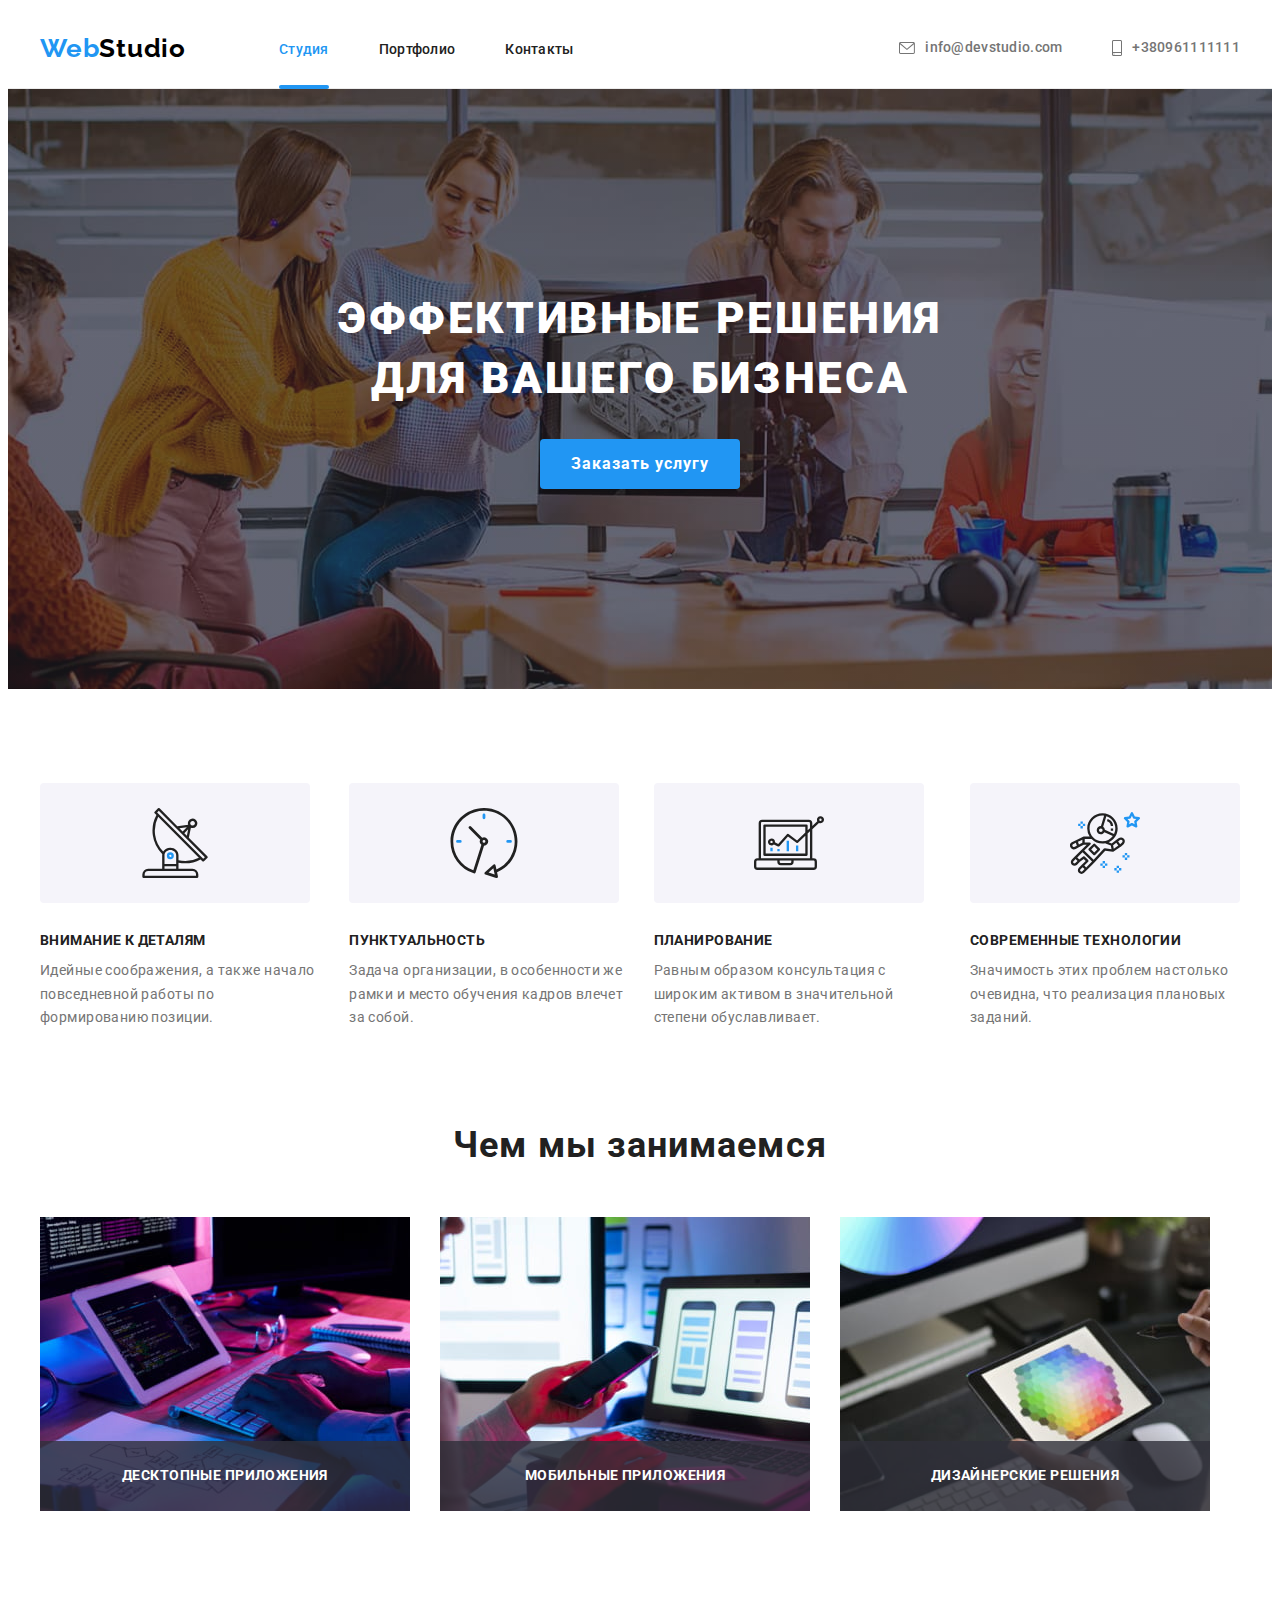
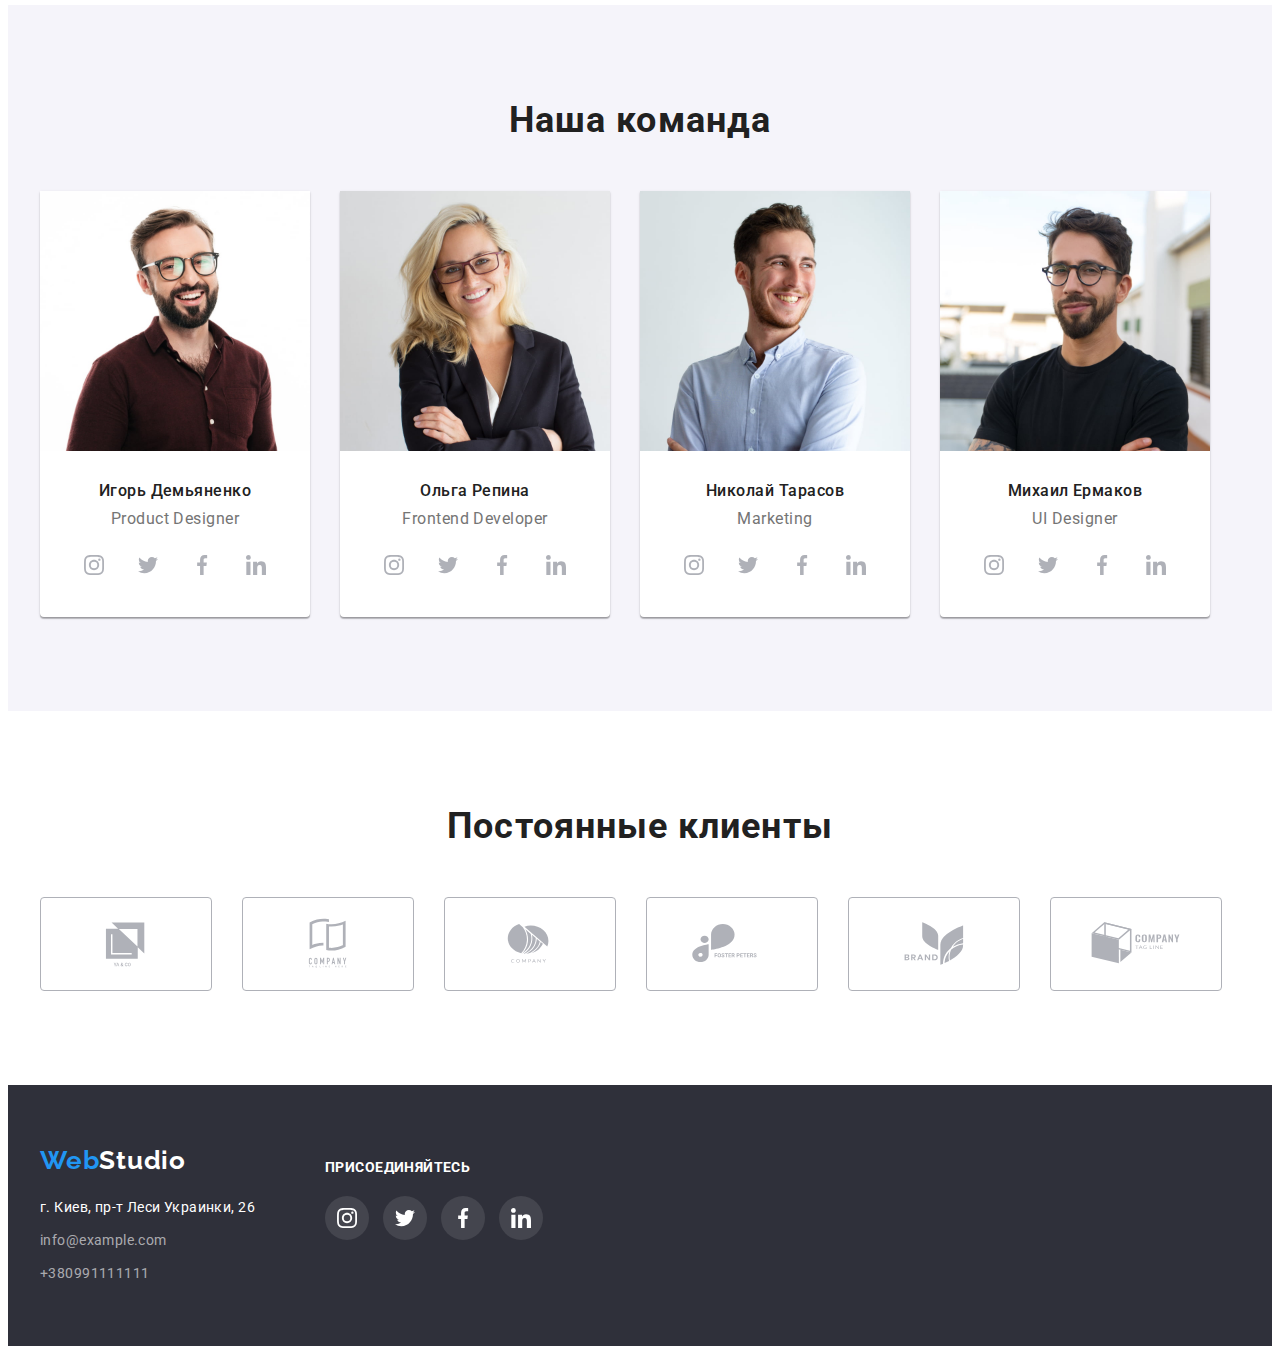
==== index.html @ 0e15fdae "add modal" ====
<!DOCTYPE html>
<html lang="ru">

<head>
    <meta charset="UTF-8" />
    <meta http-equiv="X-UA-Compatible" content="IE=edge" />
    <meta name="viewport" content="width=device-width, initial-scale=1.0" />
    <title>WebStudio</title>
    <link
        href="https://fonts.googleapis.com/css2?family=Raleway:wght@700&family=Roboto:wght@400;500;700;900&display=swap"
        rel="stylesheet">
    <link rel="stylesheet" href="https://cdnjs.cloudflare.com/ajax/libs/modern-normalize/1.1.0/modern-normalize.min.css"
        integrity="sha512-wpPYUAdjBVSE4KJnH1VR1HeZfpl1ub8YT/NKx4PuQ5NmX2tKuGu6U/JRp5y+Y8XG2tV+wKQpNHVUX03MfMFn9Q=="
        crossorigin="anonymous" referrerpolicy="no-referrer" />
    <link rel="stylesheet" href="./css/styles.css">
</head>

<body class="body">
    <header class="header">
        <div class="container">
            <nav class="site-nav">
                <a href="index.html" class="logo">Web<span>Studio</span></a>
                <ul class="nav">
                    <li class="item"><a href="index.html" class="nav-link link current">Студия</a></li>
                    <li class="item"><a href="portfolio.html" class="nav-link link">Портфолио</a></li>
                    <li class="item"><a href="" class="nav-link link">Контакты</a></li>
                </ul>
            </nav>
            <ul class="auth">
                <li class="item">
                    <a href="mailto:info@devstudio.com" class="auth-header-link link">
                        <svg class="auth-icon" width="16" height="12">
                            <use href="./images/svg/icons.svg#icon-envelope"></use>
                        </svg>info@devstudio.com
                    </a>
                </li>
                <li class="item"><a href="tel:+380961111111" class="auth-header-link link">
                        <svg class="auth-icon" width="10" height="16">
                            <use href="./images/svg/icons.svg#icon-smartphone"></use>
                        </svg>+380961111111</a></li>
            </ul>
        </div>
    </header>
    <main class="main">
        <section class="hero">
            <div class="container">
                <h1 class="hero-title title">Эффективные решения <br />для вашего бизнеса</h1>
                <button data-modal-open class="hero-button btn button" type="button">Заказать услугу</button>
            </div>
        </section>
        <section class="features">
            <div class="container">
                <h2 class="element-invisible">Наши преимущества</h2>
                <ul class="feature-list">
                    <li class="title">
                        <div class="thumb">
                            <svg class="features-icon" width="70" height="70">
                                <use href=".//images/svg/icons.svg#icon-antenna-1"></use>
                            </svg>
                        </div>
                        <h3 class="feature-title">Внимание к деталям</h3>
                        <p class="feature-text">
                            Идейные соображения, а также начало повседневной работы по
                            формированию позиции.
                        </p>
                    </li>
                    <li class="title">
                        <div class="thumb">
                            <svg class="features-icon" width="70" height="70">
                                <use href=".//images/svg/icons.svg#icon-clock-1"></use>
                            </svg>
                        </div>
                        <h3 class="feature-title">Пунктуальность</h3>
                        <p class="feature-text">
                            Задача организации, в особенности же рамки и место обучения кадров
                            влечет за собой.
                        </p>
                    </li>
                    <li class="title">
                        <div class="thumb">
                            <svg class="features-icon" width="70" height="70">
                                <use href=".//images/svg/icons.svg#icon-diagram-1"></use>
                            </svg>
                        </div>
                        <h3 class="feature-title">Планирование</h3>
                        <p class="feature-text">
                            Равным образом консультация с широким активом в значительной
                            степени обуславливает.
                        </p>
                    </li>
                    <li class="title">
                        <div class="thumb">
                            <svg class="features-icon" width="70" height="70">
                                <use href=".//images/svg/icons.svg#icon-astronaut-1"></use>
                            </svg>
                        </div>
                        <h3 class="feature-title">Современные технологии</h3>
                        <p class="feature-text">
                            Значимость этих проблем настолько очевидна, что реализация
                            плановых заданий.
                        </p>
                    </li>
                </ul>
            </div>
        </section>
        <section class="work">
            <div class="container">
                <h2 class="work-title">Чем мы занимаемся</h2>
                <ul class="work-list">
                    <li class="title-item">
                        <div class="thumb-work">
                            <img src="./images/ourwork/keyboard.jpg" alt="keyboard" width="370" height="294" />
                            <p class="description-work-text">Десктопные приложения</p>
                        </div>
                    </li>
                    <li class="title-item">
                        <div class="thumb-work">
                            <img src="./images/ourwork/phone.jpg" alt="keyboard" width="370" height="294" />
                            <p class="description-work-text">Мобильные приложения</p>
                        </div>
                    </li>
                    <li class="title-item">
                        <div class="thumb-work">
                            <img src="./images/ourwork/tablet.jpg" alt="keyboard" width="370" height="294" />
                            <p class="description-work-text">Дизайнерские решения</p>
                        </div>
                    </li>
                </ul>
            </div>
        </section>
        <section class="team">
            <div class="container">
                <h2 class="team-title title">Наша команда</h2>
                <ul class="team-list">
                    <li class="team-item">
                        <img src="./images/ourteam/igor.jpg" alt="igor" width="270" height="260" />
                        <div class="description-team">
                            <p class="pre-team-text">Игорь Демьяненко</p>
                            <p class="post-team-text">Product Designer</p>
                            <ul class="social-list">
                                <li class="social-item"><a href="" class="social-item-link">
                                        <svg class="social-item-icon" width="20" height="20">
                                            <use href=".//images/svg/icons.svg#icon-instagram-2"></use>
                                        </svg>
                                    </a>
                                </li>
                                <li class="social-item">
                                    <a href="" class="social-item-link">
                                        <svg class="social-item-icon" width="20" height="20">
                                            <use href=".//images/svg/icons.svg#icon-twitter-1"></use>
                                        </svg>
                                    </a>
                                </li>
                                <li class="social-item"><a href="" class="social-item-link">
                                        <svg class="social-item-icon" width="20" height="20">
                                            <use href=".//images/svg/icons.svg#icon-facebook-1"></use>
                                        </svg>
                                    </a></li>
                                <li class="social-item"><a href="" class="social-item-link">
                                        <svg class="social-item-icon" width="20" height="20">
                                            <use href=".//images/svg/icons.svg#icon-linkedin-1"></use>
                                        </svg>
                                    </a></li>
                            </ul>
                        </div>
                    </li>
                    <li class="team-item">
                        <img src="./images/ourteam/olga.jpg" alt="olga" width="270" height="260">
                        <div class="description-team">
                            <p class="pre-team-text">Ольга Репина</p>
                            <p class="post-team-text">Frontend Developer</p>
                            <ul class="social-list">
                                <li class="social-item"><a href="" class="social-item-link">
                                        <svg class="social-item-icon" width="20" height="20">
                                            <use href=".//images/svg/icons.svg#icon-instagram-2"></use>
                                        </svg>
                                    </a>
                                </li>
                                <li class="social-item">
                                    <a href="" class="social-item-link">
                                        <svg class="social-item-icon" width="20" height="20">
                                            <use href=".//images/svg/icons.svg#icon-twitter-1"></use>
                                        </svg>
                                    </a>
                                </li>
                                <li class="social-item"><a href="" class="social-item-link">
                                        <svg class="social-item-icon" width="20" height="20">
                                            <use href=".//images/svg/icons.svg#icon-facebook-1"></use>
                                        </svg>
                                    </a></li>
                                <li class="social-item"><a href="" class="social-item-link">
                                        <svg class="social-item-icon" width="20" height="20">
                                            <use href=".//images/svg/icons.svg#icon-linkedin-1"></use>
                                        </svg>
                                    </a></li>
                            </ul>
                        </div>
                    </li>
                    <li class="team-item">
                        <img src="./images/ourteam/nik.jpg" alt="nikolai" width="270" height="260" />
                        <div class="description-team">
                            <p class="pre-team-text">Николай Тарасов</p>
                            <p class="post-team-text">Marketing</p>
                            <ul class="social-list">
                                <li class="social-item"><a href="" class="social-item-link">
                                        <svg class="social-item-icon" width="20" height="20">
                                            <use href=".//images/svg/icons.svg#icon-instagram-2"></use>
                                        </svg>
                                    </a>
                                </li>
                                <li class="social-item">
                                    <a href="" class="social-item-link">
                                        <svg class="social-item-icon" width="20" height="20">
                                            <use href=".//images/svg/icons.svg#icon-twitter-1"></use>
                                        </svg>
                                    </a>
                                </li>
                                <li class="social-item"><a href="" class="social-item-link">
                                        <svg class="social-item-icon" width="20" height="20">
                                            <use href=".//images/svg/icons.svg#icon-facebook-1"></use>
                                        </svg>
                                    </a></li>
                                <li class="social-item"><a href="" class="social-item-link">
                                        <svg class="social-item-icon" width="20" height="20">
                                            <use href=".//images/svg/icons.svg#icon-linkedin-1"></use>
                                        </svg>
                                    </a></li>
                            </ul>
                        </div>
                    </li>
                    <li class="team-item">
                        <img src="./images/ourteam/mich.jpg" alt="michail" width="270" height="260" />
                        <div class="description-team">
                            <p class="pre-team-text">Михаил Ермаков</p>
                            <p class="post-team-text">UI Designer</p>
                            <ul class="social-list">
                                <li class="social-item"><a href="" class="social-item-link">
                                        <svg class="social-item-icon" width="20" height="20">
                                            <use href=".//images/svg/icons.svg#icon-instagram-2"></use>
                                        </svg>
                                    </a>
                                </li>
                                <li class="social-item">
                                    <a href="" class="social-item-link">
                                        <svg class="social-item-icon" width="20" height="20">
                                            <use href=".//images/svg/icons.svg#icon-twitter-1"></use>
                                        </svg>
                                    </a>
                                </li>
                                <li class="social-item"><a href="" class="social-item-link">
                                        <svg class="social-item-icon" width="20" height="20">
                                            <use href=".//images/svg/icons.svg#icon-facebook-1"></use>
                                        </svg>
                                    </a></li>
                                <li class="social-item"><a href="" class="social-item-link">
                                        <svg class="social-item-icon" width="20" height="20">
                                            <use href=".//images/svg/icons.svg#icon-linkedin-1"></use>
                                        </svg>
                                    </a></li>
                            </ul>
                        </div>
                    </li>
                </ul>
            </div>
        </section>
        <section class="client">
            <div class="container">
                <h2 class="client-title">
                    Постоянные клиенты
                </h2>
                <ul class="clients-list">
                    <li class="client-item"><a href="" class="client-item-link">
                            <svg class="clients-icon" width="100" height="60">
                                <use href=".//images/svg/icons.svg#icon-Logo"></use>
                            </svg>
                        </a></li>
                    <li class="client-item"><a href="" class="client-item-link">
                            <svg class="clients-icon" width="100" height="60">
                                <use href=".//images/svg/icons.svg#icon-Logo-1"></use>
                            </svg>
                        </a></li>
                    <li class="client-item"><a href="" class="client-item-link">
                            <svg class="clients-icon" width="100" height="60">
                                <use href=".//images/svg/icons.svg#icon-Logo-2"></use>
                            </svg>
                        </a></li>
                    <li class="client-item"><a href="" class="client-item-link">
                            <svg class="clients-icon" width="100" height="60">
                                <use href=".//images/svg/icons.svg#icon-Logo-3"></use>
                            </svg>
                        </a></li>
                    <li class="client-item"><a href="" class="client-item-link">
                            <svg class="clients-icon" width="100" height="60">
                                <use href=".//images/svg/icons.svg#icon-Logo-4"></use>
                            </svg>
                        </a></li>
                    <li class="client-item"><a href="" class="client-item-link">
                            <svg class="clients-icon" width="100" height="60">
                                <use href=".//images/svg/icons.svg#icon-Logo-5"></use>
                            </svg>
                        </a></li>
                </ul>
            </div>
        </section>
    </main>
    <footer class="footer">
        <div class="container footer-cont">
            <div class="footer-nav">
                <a href="index.html" class="logo footer-logo-link">Web<span class="footer-logo">Studio</span></a>
                <address class="adress">г. Киев, пр-т Леси Украинки, 26</address>
                <ul class="footer-nav">
                    <li><a href="mailto:info@example.com" class="auth-footer-link link">info@example.com</a></li>
                    <li><a href="tel:+380991111111" class="auth-footer-link link">+380991111111</a></li>
                </ul>
            </div>
            <div class="footer-links">
                <h3 class="footer-title">присоединяйтесь</h3>
                <ul class="footer-list-links">
                    <li class="footer-list-items"><a href="" class="footer-social-link"><svg class="footer-item-icon"
                                width="20" height="20">
                                <use href=".//images/svg/icons.svg#icon-instagram-2"></use>
                            </svg></a></li>
                    <li class="footer-list-items"><a href="" class="footer-social-link"><svg class="footer-item-icon"
                                width="20" height="20">
                                <use href=".//images/svg/icons.svg#icon-twitter-1"></use>
                            </svg></a></li>
                    <li class="footer-list-items"><a href="" class="footer-social-link"><svg class="footer-item-icon"
                                width="20" height="20">
                                <use href=".//images/svg/icons.svg#icon-facebook-1"></use>
                            </svg></a></li>
                    <li class="footer-list-items"><a href="" class="footer-social-link"><svg class="footer-item-icon"
                                width="20" height="20">
                                <use href=".//images/svg/icons.svg#icon-linkedin-1"></use>
                            </svg></a></li>
                </ul>
            </div>
        </div>
    </footer>
    <div data-modal class="backdrop is-hidden">
        <div class="modal">
            <svg data-modal-close class="modal-icon" width="18" height="18">
                <use href=".//images/svg/icons.svg#icon-close-cross"></use>
            </svg>
        </div>
    </div>
    <script src="./js/modal.js"></script>
</body>

</html>
---- css/styles.css ----
/* -------------------------------ROOTS-------------------------------- */
:root{
    --main-text-color:#212121;
    --secondary-color:#757575;
    --white-page-color:#FFFFFF;
    --accent:#2196F3;
    --main-bgc:#FFFFFF;
    --secondary-bgc:#E5E5E5;
    --span-black:#000000;
    --footer-nav:rgba(255, 255, 255, 0.6);
    --typical-margin: 30px;
    --svg-main: #AFB1B8;

}
p,h1,h2,h3,h4,h5,h6{
    margin: 0;
}
body{
    font-family: Roboto, sans-serif;
    color: var(--white-page-color);
}
.list{
    text-decoration: none;
}
ul{
    list-style: none;
    padding-left: 0%;
    margin: 0%;
}
a{
    text-decoration: none;
}
.button {
    cursor: pointer;
}
/* -------------------------------HEADER-------------------------- */
.header{
    background-color: var(--main-bgc);
    border-bottom: 1px solid #ECECEC;
}
.header .container{
    display: flex;
    align-items: center;
}
.container{
    width: 1200px;
    padding: 0% 15px;
    margin:  0 auto;
    
}
.nav-link.current{
    color: var(--accent);
}
.nav-link.current::after{
    content: '';
    height: 4px;
    background-color: var(--accent);
    position: absolute;
    bottom: 0;
    width: 100%;
    border-radius: 2px;
    right: 0;
}
.logo{
    font-family: 'Raleway';
    font-weight: 700;
    font-size: 26px;
    line-height: 1.19;
    letter-spacing: 0.03em;
    color: var(--accent);
    text-decoration: none;
}
span{
    color: var(--span-black);
}

.auth-links{
    display: flex;
}
.site-nav{
    display: flex;
    align-items: center;
}
.nav{
    display: flex;
    margin-left: 93px;
    margin-right: auto;
}
.nav .item{
    margin-right: 50px;
}
.nav-link{
    position: relative;
    padding-top: 32px;
    padding-bottom: 32px;
}
.nav .item:last-child{
    margin-right: 0;
}
.nav-link{
    position: relative;
    transition-duration: 250ms;
    transition-timing-function: cubic-bezier(0.4, 0, 0.2, 1);

    font-weight: 500;
    font-size: 14px;
    line-height: 1.14;
    letter-spacing: 0.02em;
    color: var(--main-text-color);
}
.nav-link:hover,
.nav-link:focus{
color: var(--accent);
}
.auth{
    display: flex;
    margin-left: auto;
}
.auth .item + .item{
    margin-left: 50px;
}
.auth-header-link{
    transition-duration: 250ms;
    transition-timing-function: cubic-bezier(0.4, 0, 0.2, 1);

    padding-top: 32px;
    padding-bottom: 32px;
}
.auth-header-link:hover,
.auth-header-link:focus{
    color: var(--accent);
}
.auth-header-link{
    display: flex;
    align-items: center;
    font-weight: 500;
    font-size: 14px;
    line-height: 1.14;
    letter-spacing: 0.02em;
    color: var(--secondary-color);
}
.auth-icon{
    margin-right: 10px;
    fill: currentColor;
}
/* -------------SECTION------------------ */
section{
    padding-top: 94px;
    padding-bottom: 94px;
}
/* ---------------------------HERO------------------------ */
.hero{
    background-image: linear-gradient(rgba(47, 48, 58, 0.4), rgba(47, 48, 58, 0.4)), url(../images/background/Img.jpg);
    background-repeat: no-repeat;
    background-position: center;
    background-size: cover;
    max-width: 1600px;
    padding-top: 200px;
    padding-bottom: 200px;
    background-color: #2F303A;
    text-align: center;
    margin: 0 auto;
}

.hero-title{
    font-weight: 900;
    font-size: 44px;
    line-height: 1.36;
    text-align: center;
    letter-spacing: 0.06em;
    text-transform: uppercase;
    color: var(--white-page-color);
    margin-bottom: var(--typical-margin);
}
.hero-button{
    transition-duration: 250ms;
    transition-timing-function: cubic-bezier(0.4, 0, 0.2, 1);

    border: none;
    width: 200px;
    height: 50px;
    border-radius: 4px;
    font-family: inherit;
    font-weight: 700;
    font-size: 16px;
    line-height: 1.88;
    align-items: center;
    letter-spacing: 0.06em;
    color: var(--white-page-color);
    background-color: var(--accent);
    box-shadow: 0px 4px 4px rgba(0, 0, 0, 0.15);
}
.hero-button:hover,
.hero-button:focus{
    background: #188CE8;
    color: var(--white-page-color);
    box-shadow: 0px 4px 4px rgba(0, 0, 0, 0.15);
}
.element-invisible {
    position: absolute;
    top: -999999em;
    left: auto;
    width: 1px;
    height: 1px;
    overflow: hidden;
}
/* --------------------------------FEATURES---------------------------- */
.thumb{
    align-items: center;
    display: flex;
    margin-bottom: 30px;
    justify-content: center;
    background-color: #F5F4FA;
    border-radius: 4px;
    width: 270px;
    height: 120px;
}
.features-icon{
    display: inline-flex;
}
.feature-title{
    font-weight: 700;
    font-size: 14px;
    line-height: 1.14;
    letter-spacing: 0.03em;
    text-transform: uppercase;
    color: var(--main-text-color);
    margin-bottom: 10px;
}
.feature-text{
    min-width: 270px;
    font-size: 14px;
    line-height: 1.71;
    letter-spacing: 0.03em;
    color: var(--secondary-color);
    
}
.feature-list{
    display: flex;

}
.feature-list .title:nth-child(-n + 3){
    margin-right: 30px;
}
    
/* -------------------------WORK-------------------------------------- */
img{
    display: block;
    max-width: 100%;
    height: auto;
}
.work-title, .team-title, .client-title{
    font-weight: 700;
    font-size: 36px;
    line-height: 1.17;
    text-align: center;
    letter-spacing: 0.03em;
    color: var(--main-text-color);
    margin-bottom: 50px;
}
.thumb-work{
    position: relative;
}
.description-work-text{
    bottom: 0;
    width: 100%;
    position: absolute;
    background: rgba(47, 48, 58, 0.8);
    padding-top: 27px;
    padding-bottom: 27px;
    margin: 0 auto;
    font-weight: 700;
    font-size: 14px;
    line-height: 1.14;
    text-align: center;
    letter-spacing: 0.03em;
    text-transform: uppercase;
    color: var(--white-page-color);
}
.work{
    padding-top: 0;
}
.work-list{
    display: flex;
}
.work-list .title-item:nth-child(-n + 2){
    margin-right: 30px;
}
/* ------------------------------------TEAM------------------------ */
.team{
    background-color: #F5F4FA;
    padding-top: 94px;
}
.team-item{
    background: #FFFFFF;
    box-shadow: 0px 1px 3px rgba(0, 0, 0, 0.12), 0px 1px 1px rgba(0, 0, 0, 0.14), 0px 2px 1px rgba(0, 0, 0, 0.2);
    border-radius: 0px 0px 4px 4px;
}
.pre-team-text{
    
    margin-bottom: 10px;
    font-weight: 500;
    font-size: 16px;
    line-height: 1.19;
    text-align: center;
    letter-spacing: 0.03em;
    color: var(--main-text-color);
}
.post-team-text{
    
    font-size: 16px;
    line-height: 1.10;
    text-align: center;
    letter-spacing: 0.03em;
    color: var(--secondary-color);
}
.team-list{
    display: flex;
}
.team-list .team-item:nth-child(-n + 3){
    margin-right: 30px;
}
.description-team{
    padding: 30px 0;
}
.social-list{
    margin-top: 16px;
    display: flex;
    justify-content: center;
}
.social-item{
    width: 44px;
    height: 44px;
    margin-right: 10px;
}
.social-item:last-child{
    margin-right: 0;
}
.social-item-link{
    transition-duration: 250ms;
    transition-timing-function: cubic-bezier(0.4, 0, 0.2, 1);

    display: flex;
    align-items: center;
    justify-content: center;

    width: 100%;
    height: 100%;
    border-radius: 50%;
    background-color: var(--main-bgc);
    color: var(--svg-main);
}
.social-item-icon {
    fill: currentColor;
}
.social-item-link:hover,
.social-item-link:focus{
    color: var(--main-bgc);
    background-color: var(--accent);
}
/* --------------------------CLIENTS------------- */
.clients-list{
    display: flex;
    margin: 0 auto;
}
.client-item-link{
    transition-duration: 250ms;
    transition-timing-function: cubic-bezier(0.4, 0, 0.2, 1);

    display: flex;
    justify-content: center;
    align-items: center;
    width: 170px;
    height: 92px;
    border: 1px solid #AFB1B8;
    border-radius: 4px;
    margin-right: 30px;
    color: var(--svg-main);
}
.client-item:last-child{
    margin-right: 0;
}
.clients-icon{
    fill: currentColor;
}
.client-item-link:hover,
.client-item-link:focus {
    color: var(--accent);
    border-color: var(--accent);    
}
/* ---------------------------------MODAL------------------ */
.backdrop.is-hidden {
    opacity: 0;
    pointer-events: none;
    visibility: hidden;
    transform: rotate(360deg) scale(0.1) translate(150px);
    transition: 1000ms, visibility 0s 1s;
}
.backdrop {
    transition: 1000ms, transform, visibility 1s 0s;
    transition-duration: 1000ms;
    transition-timing-function: cubic-bezier(0.4, 0, 0.2, 1);
    position: fixed;
    top: 0;
    left: 0;
    width: 100%;
    height: 100%;
    background-color: rgba(0, 0, 0, 0.2);
}
.modal {
    position: absolute;
    top: 50%;
    left: 50%;
    transform: translate(-50%, -50%);
    
    min-width: 528px;
    min-height: 581px;

    background-color: var(--main-bgc);
    box-shadow: 0px 1px 3px rgba(0, 0, 0, 0.12), 0px 1px 1px rgba(0, 0, 0, 0.14), 0px 2px 1px rgba(0, 0, 0, 0.2);
    border-radius: 4px;
}
.modal-icon {
    position: absolute;
    right: 0;
    top: 0;
    margin-top: 17px;
    margin-right: 17px;
}
/* ------------------------------------FOOTER------------------------- */
.footer-logo {
    color: var(--white-page-color);
    max-width: 231px;
}
.footer-logo-link {
    max-width: 231px;
    display: block;
    margin-bottom: 20px;
}
.footer {
    background-color: #2F303A;
    padding-top: 60px;
    padding-bottom: 60px;
}
.adress {
    max-width: 231px;
    font-style: normal;
    font-size: 14px;
    line-height: 1.71; 
    letter-spacing: 0.03em;
    color: var(--white-page-color);
    margin-bottom: 9px;
}
.footer-nav {
    max-width: 231px;
    display: block;
}
.footer-nav li:not(:last-child) {
    margin-bottom: 9px;
}
.auth-footer-link {
    transition-duration: 250ms;
    transition-timing-function: cubic-bezier(0.4, 0, 0.2, 1);

    max-width: 231px;
    display: block;
    font-size: 14px;
    line-height: 1.71;
    letter-spacing: 0.03em;
    color: var(--footer-nav);
}
.auth-footer-link:hover,
.auth-footer-link:focus{
    color: var(--accent);
}
.footer-cont{
    display: flex;
    align-items: flex-start;
}
.footer-social-link{
    transition-duration: 250ms;
    transition-timing-function: cubic-bezier(0.4, 0, 0.2, 1);

    display: flex;
    align-items: center;
    justify-content: center;
    width: 100%;
    height: 100%;
    border-radius: 50%;
    background-color: #44454E;
    color: var(--white-page-color);
}
.footer-social-link:hover,
.footer-social-link:focus{
    background-color: var(--accent);
}
.footer-links{
    padding-top: 12px;
    margin-left: 70px;
    border: none;
    min-width: 206px;
    display: block;
}
.footer-item-icon{
    fill: var(--white-page-color);
}
.footer-title{
    display: inline-block;
    font-weight: 700;
    font-size: 14px;
    line-height: 1.14;
    letter-spacing: 0.03em;
    text-transform: uppercase;
    color: var(--white-page-color);
    margin-bottom: 20px;
}
.footer-list-items{
    display: inline-block;
    width: 44px;
    height: 44px;
}
.footer-list-items {
    width: 44px;
    height: 44px;
    margin-right: 10px;
}
/* ----------------------PORTFOLIO-------------------------- */

/* ------------------------BUTTONS-------------------------- */
.radio-btn{
    transition-duration: 250ms;
    transition-timing-function: cubic-bezier(0.4, 0, 0.2, 1);

    padding: 6px 22px;
    border: 0;
    min-width: 73px;
    border-radius: 4px;
    font-family: inherit;
    font-weight: 500;
    font-size: 16px;
    line-height: 1.62;
    text-align: center;
    letter-spacing: 0.03em;
    color: var(--main-text-color);
    background-color: #F5F4FA;
    border-radius: 4px;
}
.buttons-list{
    margin-bottom: 50px;
}
.buttons-list .item:nth-child(-n + 4){
    margin-right: 8px;
}
.radio-btn:hover,
.radio-btn:focus{
    color: var(--white-page-color);
    background-color: var(--accent);
    box-shadow: 0px 3px 1px rgba(0, 0, 0, 0.1),
    0px 1px 2px rgba(0, 0, 0, 0.08),
    0px 2px 2px rgba(0, 0, 0, 0.12);
}
.active-btn:active{
    color: var(--white-page-color);
    background-color: var(--accent);
    box-shadow: 0px 3px 1px rgba(0, 0, 0, 0.1),
    0px 1px 2px rgba(0, 0, 0, 0.08),
    0px 2px 2px rgba(0, 0, 0, 0.12);
}
.buttons-list{
    display: flex;
    justify-content: center;
}
/* ------------------------------CARDS---------------------- */
.card-list{
    display: flex;
    flex-wrap: wrap;
    margin: -15px;
}
.action-thumb{
    transition-duration: 250ms;
    transition-timing-function: cubic-bezier(0.4, 0, 0.2, 1);
    overflow: hidden;
    position: relative;
}
.action-thumb:hover::before{
    opacity: 1;
}
.action-thumb::before{
    transition-duration: 250ms;
    transition-timing-function: cubic-bezier(0.4, 0, 0.2, 1);

    display: inline-block;
    content: "";
    position: absolute;
    width: 100%;
    height: 100%;
    background-color: rgba(33, 150, 243, 0.9);
    opacity: 0;
    transform: translateY(100%);
}
.card-item:hover .action-thumb::before{
    transform: translateY(0);
    opacity: 1;
}
.action-thumb-text{
    position: absolute;
    top: 0;
    left: 0;
    width: 100%;
    height: 100%;
    transform: translateY(100%);
    transition-duration: 250ms;
    transition-timing-function: cubic-bezier(0.4, 0, 0.2, 1);

    text-align: left;
    padding: 63px 24px;

    opacity: 0;

    font-weight: 400;
    font-size: 18px;
    line-height: 1.56;
    letter-spacing: 0.03em;
    color: var(--white-page-color);
}
.card-item:hover .action-thumb-text{
    opacity: 1;
    transform: translateY(0);
}
.card-item{
    transition-duration: 250ms;
    transition-timing-function: cubic-bezier(0.4, 0, 0.2, 1);

    margin: 15px;
    width: calc(100% / 3 - 30px);
}
.card-item:hover{
    box-shadow: 0px 1px 1px rgba(0, 0, 0, 0.12), 0px 4px 4px rgba(0, 0, 0, 0.06), 1px 4px 6px rgba(0, 0, 0, 0.16);
}
.pre-img-text{
    margin-bottom: 4px;
    font-weight: 700;
    font-size: 18px;
    line-height: 2.00;
    letter-spacing: 0.06em;
    color: var(--main-text-color);
}
.post-img-text{
    
    font-size: 16px;
    line-height: 1.88;
    letter-spacing: 0.03em;
    color: var(--secondary-color);
}
.description-card{
    padding: 20px 24px;
    border: 1px;
    border-top: 0;
    border-color: #EEEEEE;
    border-style: solid;
    background-color: var(--main-bgc);
}
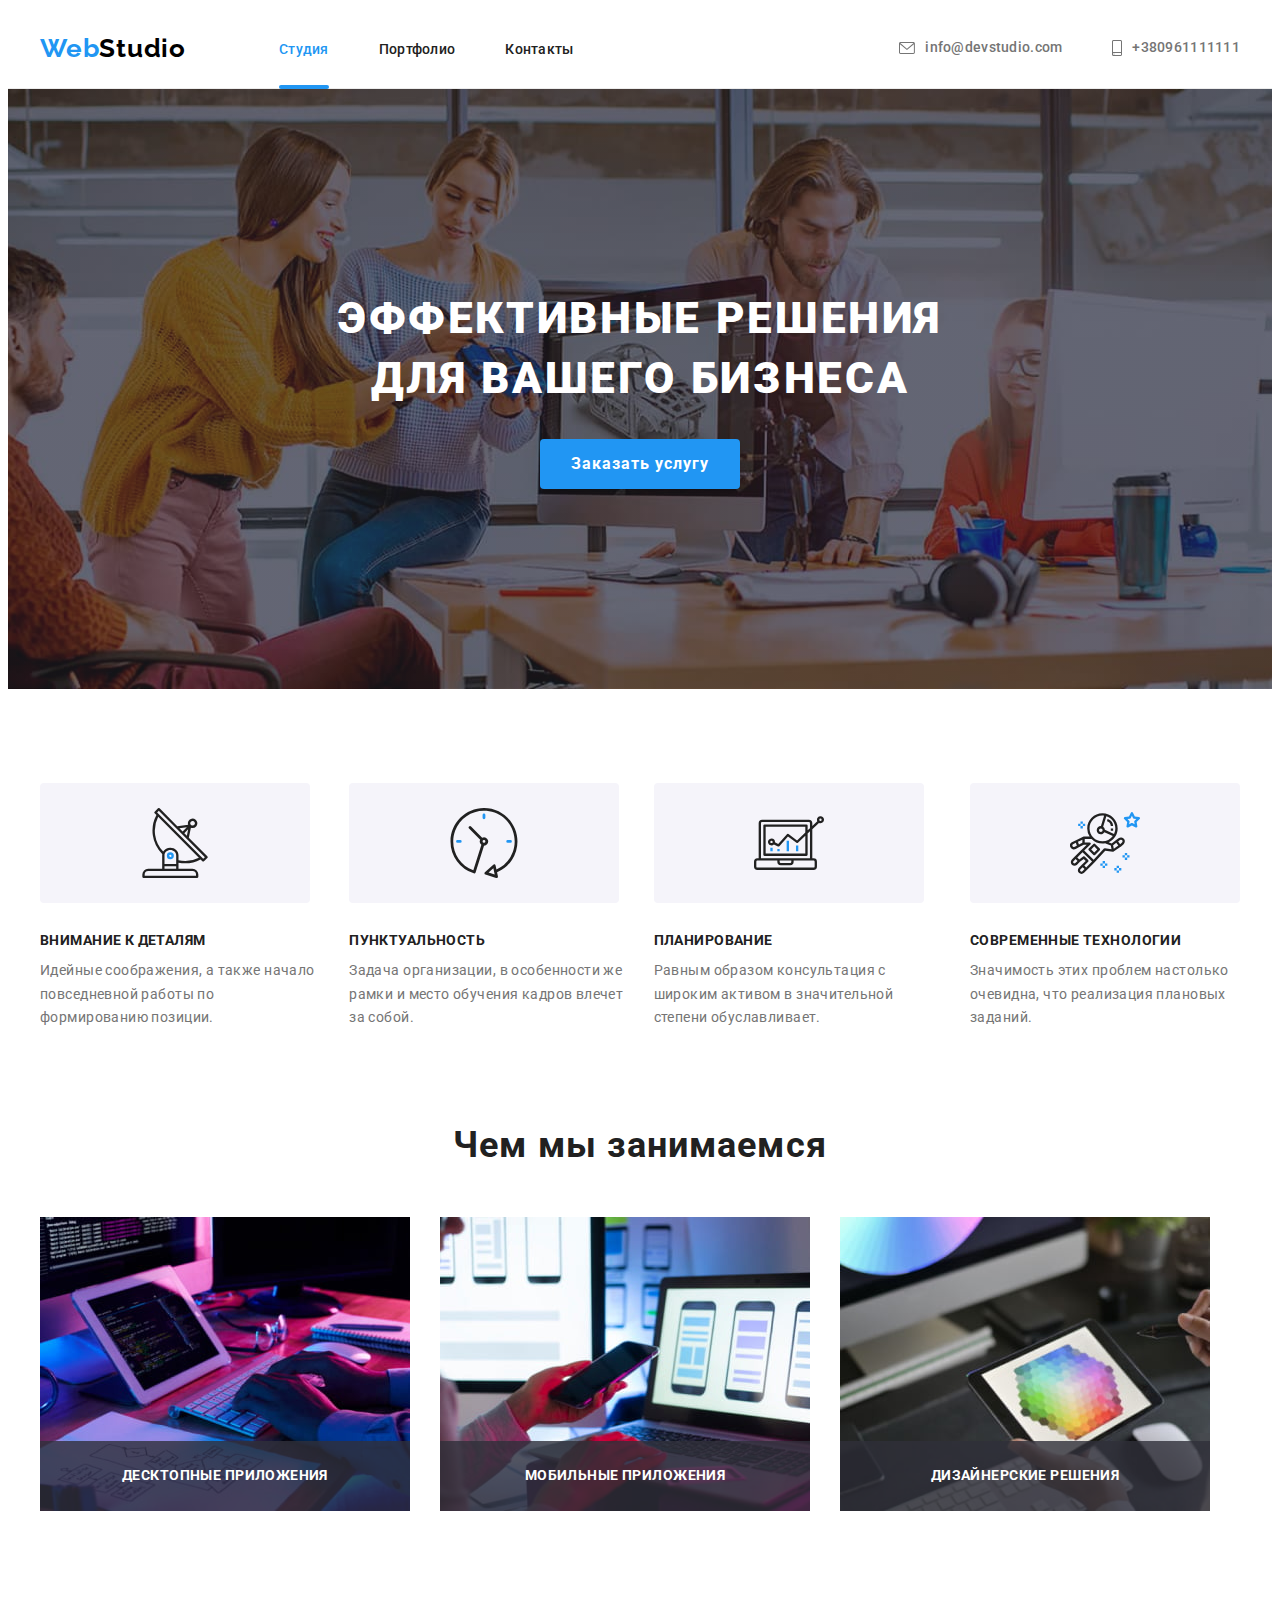
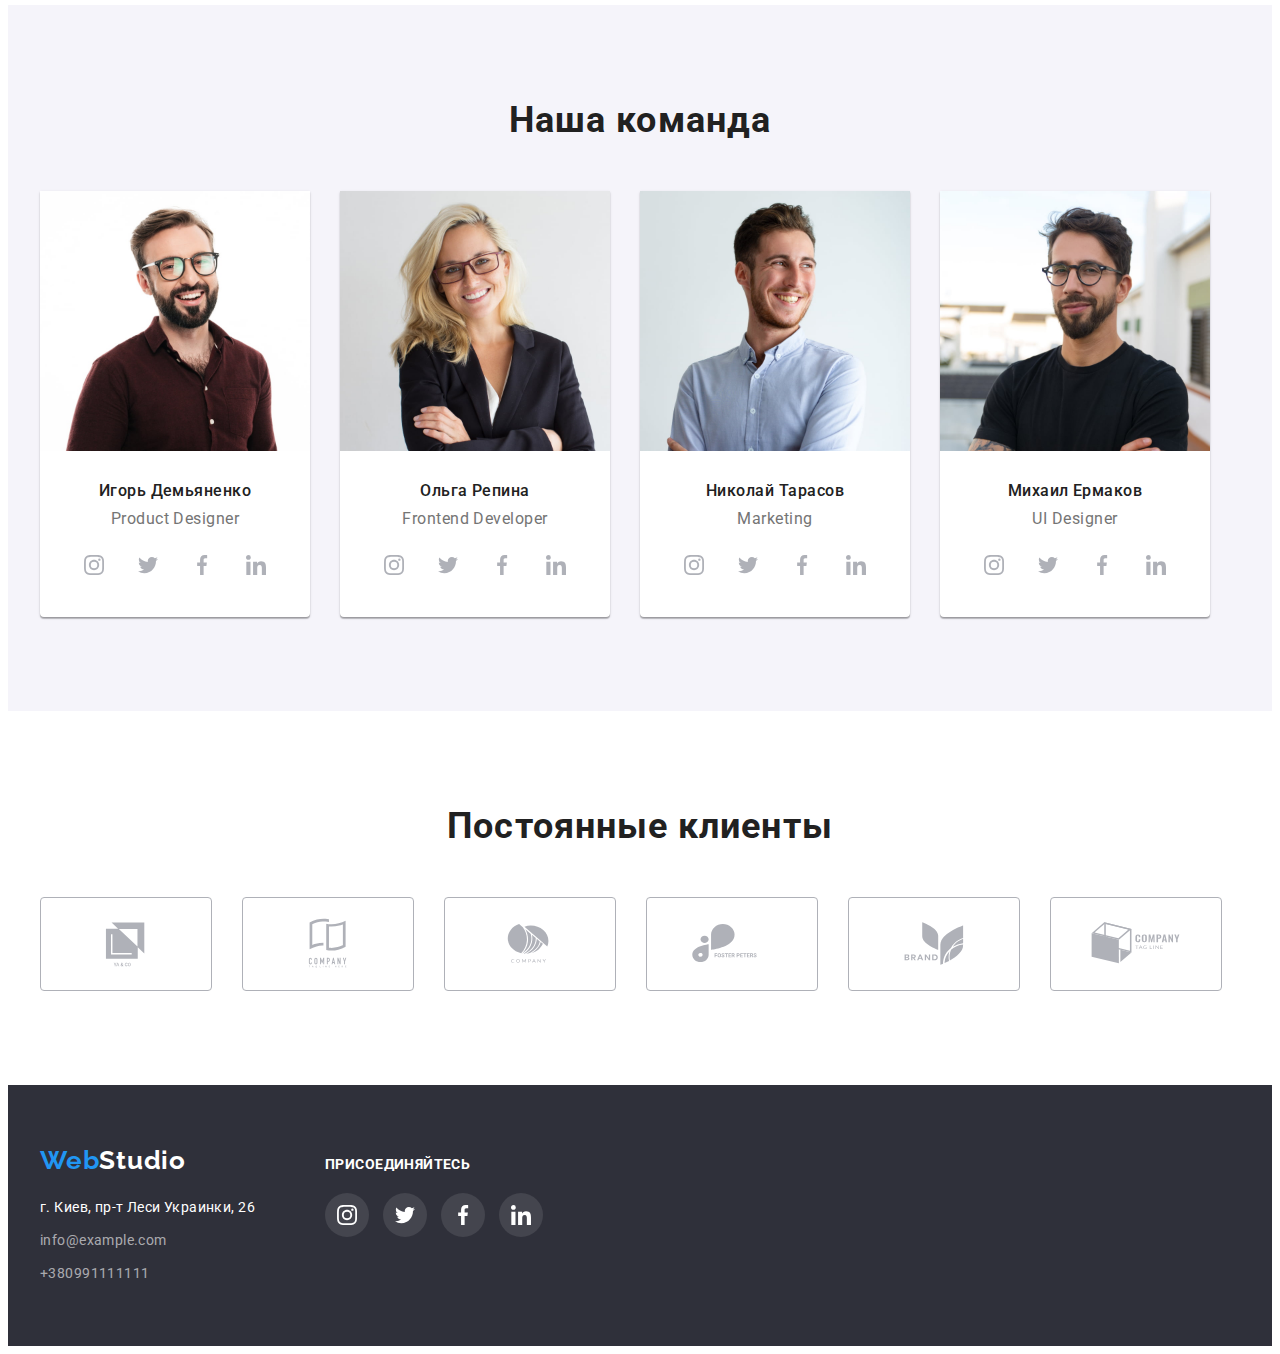
==== commit accc52ee: "do short transition" ====
--- a/index.html
+++ b/index.html
@@ -338,9 +338,11 @@
     </footer>
     <div data-modal class="backdrop is-hidden">
         <div class="modal">
-            <svg data-modal-close class="modal-icon" width="18" height="18">
-                <use href=".//images/svg/icons.svg#icon-close-cross"></use>
-            </svg>
+            <button data-modal-close type="button" class="modal-button">
+                <svg class="modal-icon" width="18" height="18">
+                    <use href=".//images/svg/icons.svg#icon-close-cross"></use>
+                </svg>
+            </button>
         </div>
     </div>
     <script src="./js/modal.js"></script>
--- a/css/styles.css
+++ b/css/styles.css
@@ -1,5 +1,5 @@
 /* -------------------------------ROOTS-------------------------------- */
-:root{
+:root {
     --main-text-color:#212121;
     --secondary-color:#757575;
     --white-page-color:#FFFFFF;
@@ -12,17 +12,17 @@
     --svg-main: #AFB1B8;
 
 }
-p,h1,h2,h3,h4,h5,h6{
+p,h1,h2,h3,h4,h5,h6 {
     margin: 0;
 }
-body{
+body {
     font-family: Roboto, sans-serif;
     color: var(--white-page-color);
 }
-.list{
+.list {
     text-decoration: none;
 }
-ul{
+ul {
     list-style: none;
     padding-left: 0%;
     margin: 0%;
@@ -34,24 +34,23 @@
     cursor: pointer;
 }
 /* -------------------------------HEADER-------------------------- */
-.header{
+.header {
     background-color: var(--main-bgc);
     border-bottom: 1px solid #ECECEC;
 }
-.header .container{
-    display: flex;
-    align-items: center;
-}
-.container{
+.header .container {
+    display: flex;
+    align-items: center;
+}
+.container {
     width: 1200px;
     padding: 0% 15px;
     margin:  0 auto;
-    
-}
-.nav-link.current{
+}
+.nav-link.current {
     color: var(--accent);
 }
-.nav-link.current::after{
+.nav-link.current::after {
     content: '';
     height: 4px;
     background-color: var(--accent);
@@ -61,7 +60,7 @@
     border-radius: 2px;
     right: 0;
 }
-.logo{
+.logo {
     font-family: 'Raleway';
     font-weight: 700;
     font-size: 26px;
@@ -74,34 +73,30 @@
     color: var(--span-black);
 }
 
-.auth-links{
-    display: flex;
-}
-.site-nav{
-    display: flex;
-    align-items: center;
-}
-.nav{
+.auth-links {
+    display: flex;
+}
+.site-nav {
+    display: flex;
+    align-items: center;
+}
+.nav {
     display: flex;
     margin-left: 93px;
     margin-right: auto;
 }
-.nav .item{
+.nav .item {
     margin-right: 50px;
 }
-.nav-link{
+.nav .item:last-child{
+    margin-right: 0;
+}
+.nav-link {
     position: relative;
+    transition: color, 250ms cubic-bezier(0.4, 0, 0.2, 1);
+
     padding-top: 32px;
     padding-bottom: 32px;
-}
-.nav .item:last-child{
-    margin-right: 0;
-}
-.nav-link{
-    position: relative;
-    transition-duration: 250ms;
-    transition-timing-function: cubic-bezier(0.4, 0, 0.2, 1);
-
     font-weight: 500;
     font-size: 14px;
     line-height: 1.14;
@@ -109,28 +104,27 @@
     color: var(--main-text-color);
 }
 .nav-link:hover,
-.nav-link:focus{
+.nav-link:focus {
 color: var(--accent);
 }
-.auth{
+.auth {
     display: flex;
     margin-left: auto;
 }
-.auth .item + .item{
+.auth .item + .item {
     margin-left: 50px;
 }
-.auth-header-link{
-    transition-duration: 250ms;
-    transition-timing-function: cubic-bezier(0.4, 0, 0.2, 1);
+.auth-header-link {
+    transition: color, 250ms cubic-bezier(0.4, 0, 0.2, 1);
 
     padding-top: 32px;
     padding-bottom: 32px;
 }
 .auth-header-link:hover,
-.auth-header-link:focus{
+.auth-header-link:focus {
     color: var(--accent);
 }
-.auth-header-link{
+.auth-header-link {
     display: flex;
     align-items: center;
     font-weight: 500;
@@ -139,17 +133,17 @@
     letter-spacing: 0.02em;
     color: var(--secondary-color);
 }
-.auth-icon{
+.auth-icon {
     margin-right: 10px;
     fill: currentColor;
 }
 /* -------------SECTION------------------ */
-section{
+section {
     padding-top: 94px;
     padding-bottom: 94px;
 }
 /* ---------------------------HERO------------------------ */
-.hero{
+.hero {
     background-image: linear-gradient(rgba(47, 48, 58, 0.4), rgba(47, 48, 58, 0.4)), url(../images/background/Img.jpg);
     background-repeat: no-repeat;
     background-position: center;
@@ -162,7 +156,7 @@
     margin: 0 auto;
 }
 
-.hero-title{
+.hero-title {
     font-weight: 900;
     font-size: 44px;
     line-height: 1.36;
@@ -172,9 +166,8 @@
     color: var(--white-page-color);
     margin-bottom: var(--typical-margin);
 }
-.hero-button{
-    transition-duration: 250ms;
-    transition-timing-function: cubic-bezier(0.4, 0, 0.2, 1);
+.hero-button {
+    transition: background-color, box-shadow, 250ms cubic-bezier(0.4, 0, 0.2, 1);
 
     border: none;
     width: 200px;
@@ -191,8 +184,8 @@
     box-shadow: 0px 4px 4px rgba(0, 0, 0, 0.15);
 }
 .hero-button:hover,
-.hero-button:focus{
-    background: #188CE8;
+.hero-button:focus {
+    background-color: #188CE8;
     color: var(--white-page-color);
     box-shadow: 0px 4px 4px rgba(0, 0, 0, 0.15);
 }
@@ -205,7 +198,7 @@
     overflow: hidden;
 }
 /* --------------------------------FEATURES---------------------------- */
-.thumb{
+.thumb {
     align-items: center;
     display: flex;
     margin-bottom: 30px;
@@ -215,10 +208,10 @@
     width: 270px;
     height: 120px;
 }
-.features-icon{
+.features-icon {
     display: inline-flex;
 }
-.feature-title{
+.feature-title {
     font-weight: 700;
     font-size: 14px;
     line-height: 1.14;
@@ -227,7 +220,7 @@
     color: var(--main-text-color);
     margin-bottom: 10px;
 }
-.feature-text{
+.feature-text {
     min-width: 270px;
     font-size: 14px;
     line-height: 1.71;
@@ -235,21 +228,21 @@
     color: var(--secondary-color);
     
 }
-.feature-list{
-    display: flex;
-
-}
-.feature-list .title:nth-child(-n + 3){
+.feature-list {
+    display: flex;
+
+}
+.feature-list .title:nth-child(-n + 3) {
     margin-right: 30px;
 }
     
 /* -------------------------WORK-------------------------------------- */
-img{
+img {
     display: block;
     max-width: 100%;
     height: auto;
 }
-.work-title, .team-title, .client-title{
+.work-title, .team-title, .client-title {
     font-weight: 700;
     font-size: 36px;
     line-height: 1.17;
@@ -258,10 +251,10 @@
     color: var(--main-text-color);
     margin-bottom: 50px;
 }
-.thumb-work{
+.thumb-work {
     position: relative;
 }
-.description-work-text{
+.description-work-text {
     bottom: 0;
     width: 100%;
     position: absolute;
@@ -277,27 +270,26 @@
     text-transform: uppercase;
     color: var(--white-page-color);
 }
-.work{
+.work {
     padding-top: 0;
 }
-.work-list{
-    display: flex;
-}
-.work-list .title-item:nth-child(-n + 2){
+.work-list {
+    display: flex;
+}
+.work-list .title-item:nth-child(-n + 2) {
     margin-right: 30px;
 }
 /* ------------------------------------TEAM------------------------ */
-.team{
+.team {
     background-color: #F5F4FA;
     padding-top: 94px;
 }
-.team-item{
+.team-item {
     background: #FFFFFF;
     box-shadow: 0px 1px 3px rgba(0, 0, 0, 0.12), 0px 1px 1px rgba(0, 0, 0, 0.14), 0px 2px 1px rgba(0, 0, 0, 0.2);
     border-radius: 0px 0px 4px 4px;
 }
-.pre-team-text{
-    
+.pre-team-text {
     margin-bottom: 10px;
     font-weight: 500;
     font-size: 16px;
@@ -306,39 +298,37 @@
     letter-spacing: 0.03em;
     color: var(--main-text-color);
 }
-.post-team-text{
-    
+.post-team-text {
     font-size: 16px;
     line-height: 1.10;
     text-align: center;
     letter-spacing: 0.03em;
     color: var(--secondary-color);
 }
-.team-list{
-    display: flex;
-}
-.team-list .team-item:nth-child(-n + 3){
+.team-list {
+    display: flex;
+}
+.team-list .team-item:nth-child(-n + 3) {
     margin-right: 30px;
 }
-.description-team{
+.description-team {
     padding: 30px 0;
 }
-.social-list{
+.social-list {
     margin-top: 16px;
     display: flex;
     justify-content: center;
 }
-.social-item{
+.social-item {
     width: 44px;
     height: 44px;
     margin-right: 10px;
 }
-.social-item:last-child{
+.social-item:last-child {
     margin-right: 0;
 }
-.social-item-link{
-    transition-duration: 250ms;
-    transition-timing-function: cubic-bezier(0.4, 0, 0.2, 1);
+.social-item-link {
+    transition: color, background-color, 250ms cubic-bezier(0.4, 0, 0.2, 1);
 
     display: flex;
     align-items: center;
@@ -354,18 +344,17 @@
     fill: currentColor;
 }
 .social-item-link:hover,
-.social-item-link:focus{
+.social-item-link:focus {
     color: var(--main-bgc);
     background-color: var(--accent);
 }
 /* --------------------------CLIENTS------------- */
-.clients-list{
+.clients-list {
     display: flex;
     margin: 0 auto;
 }
-.client-item-link{
-    transition-duration: 250ms;
-    transition-timing-function: cubic-bezier(0.4, 0, 0.2, 1);
+.client-item-link {
+    transition: color, 250ms cubic-bezier(0.4, 0, 0.2, 1);
 
     display: flex;
     justify-content: center;
@@ -377,16 +366,103 @@
     margin-right: 30px;
     color: var(--svg-main);
 }
-.client-item:last-child{
+.client-item:last-child {
     margin-right: 0;
 }
-.clients-icon{
+.clients-icon {
     fill: currentColor;
 }
 .client-item-link:hover,
 .client-item-link:focus {
     color: var(--accent);
     border-color: var(--accent);    
+}
+/* ------------------------------------FOOTER------------------------- */
+.footer-logo {
+    color: var(--white-page-color);
+    max-width: 231px;
+}
+.footer-logo-link {
+    max-width: 231px;
+    display: block;
+    margin-bottom: 20px;
+}
+.footer {
+    background-color: #2F303A;
+    padding-top: 60px;
+    padding-bottom: 60px;
+}
+.adress {
+    max-width: 231px;
+    font-style: normal;
+    font-size: 14px;
+    line-height: 1.71; 
+    letter-spacing: 0.03em;
+    color: var(--white-page-color);
+    margin-bottom: 9px;
+}
+.footer-nav li:not(:last-child) {
+    margin-bottom: 9px;
+}
+.auth-footer-link {
+    transition: color, 250ms cubic-bezier(0.4, 0, 0.2, 1);
+
+    max-width: 231px;
+    display: block;
+    font-size: 14px;
+    line-height: 1.71;
+    letter-spacing: 0.03em;
+    color: var(--footer-nav);
+}
+.auth-footer-link:hover,
+.auth-footer-link:focus{
+    color: var(--accent);
+}
+.footer-cont{
+    display: flex;
+    align-items: baseline;
+}
+.footer-social-link{
+    transition: background-color, 250ms cubic-bezier(0.4, 0, 0.2, 1);
+
+    display: flex;
+    align-items: center;
+    justify-content: center;
+    width: 100%;
+    height: 100%;
+    border-radius: 50%;
+    background-color: #44454E;
+    color: var(--white-page-color);
+}
+.footer-social-link:hover,
+.footer-social-link:focus{
+    background-color: var(--accent);
+}
+.footer-links{
+    margin-left: 70px;
+}
+.footer-item-icon{
+    fill: var(--white-page-color);
+}
+.footer-title{
+    display: inline-block;
+    font-weight: 700;
+    font-size: 14px;
+    line-height: 1.14;
+    letter-spacing: 0.03em;
+    text-transform: uppercase;
+    color: var(--white-page-color);
+    margin-bottom: 20px;
+}
+.footer-list-items{
+    display: inline-block;
+    width: 44px;
+    height: 44px;
+}
+.footer-list-items {
+    width: 44px;
+    height: 44px;
+    margin-right: 10px;
 }
 /* ---------------------------------MODAL------------------ */
 .backdrop.is-hidden {
@@ -397,10 +473,10 @@
     transition: 1000ms, visibility 0s 1s;
 }
 .backdrop {
+    position: fixed;
     transition: 1000ms, transform, visibility 1s 0s;
     transition-duration: 1000ms;
     transition-timing-function: cubic-bezier(0.4, 0, 0.2, 1);
-    position: fixed;
     top: 0;
     left: 0;
     width: 100%;
@@ -408,11 +484,13 @@
     background-color: rgba(0, 0, 0, 0.2);
 }
 .modal {
+    display: flex;
+    flex-direction: row-reverse;
     position: absolute;
     top: 50%;
     left: 50%;
     transform: translate(-50%, -50%);
-    
+
     min-width: 528px;
     min-height: 581px;
 
@@ -420,112 +498,22 @@
     box-shadow: 0px 1px 3px rgba(0, 0, 0, 0.12), 0px 1px 1px rgba(0, 0, 0, 0.14), 0px 2px 1px rgba(0, 0, 0, 0.2);
     border-radius: 4px;
 }
-.modal-icon {
-    position: absolute;
-    right: 0;
-    top: 0;
-    margin-top: 17px;
-    margin-right: 17px;
-}
-/* ------------------------------------FOOTER------------------------- */
-.footer-logo {
-    color: var(--white-page-color);
-    max-width: 231px;
-}
-.footer-logo-link {
-    max-width: 231px;
-    display: block;
-    margin-bottom: 20px;
-}
-.footer {
-    background-color: #2F303A;
-    padding-top: 60px;
-    padding-bottom: 60px;
-}
-.adress {
-    max-width: 231px;
-    font-style: normal;
-    font-size: 14px;
-    line-height: 1.71; 
-    letter-spacing: 0.03em;
-    color: var(--white-page-color);
-    margin-bottom: 9px;
-}
-.footer-nav {
-    max-width: 231px;
-    display: block;
-}
-.footer-nav li:not(:last-child) {
-    margin-bottom: 9px;
-}
-.auth-footer-link {
-    transition-duration: 250ms;
-    transition-timing-function: cubic-bezier(0.4, 0, 0.2, 1);
-
-    max-width: 231px;
-    display: block;
-    font-size: 14px;
-    line-height: 1.71;
-    letter-spacing: 0.03em;
-    color: var(--footer-nav);
-}
-.auth-footer-link:hover,
-.auth-footer-link:focus{
-    color: var(--accent);
-}
-.footer-cont{
-    display: flex;
-    align-items: flex-start;
-}
-.footer-social-link{
-    transition-duration: 250ms;
-    transition-timing-function: cubic-bezier(0.4, 0, 0.2, 1);
-
-    display: flex;
-    align-items: center;
+.modal-button {
+    display: flex;
     justify-content: center;
-    width: 100%;
-    height: 100%;
+    align-items: center;
+    cursor: pointer;
     border-radius: 50%;
-    background-color: #44454E;
-    color: var(--white-page-color);
-}
-.footer-social-link:hover,
-.footer-social-link:focus{
-    background-color: var(--accent);
-}
-.footer-links{
-    padding-top: 12px;
-    margin-left: 70px;
-    border: none;
-    min-width: 206px;
-    display: block;
-}
-.footer-item-icon{
-    fill: var(--white-page-color);
-}
-.footer-title{
-    display: inline-block;
-    font-weight: 700;
-    font-size: 14px;
-    line-height: 1.14;
-    letter-spacing: 0.03em;
-    text-transform: uppercase;
-    color: var(--white-page-color);
-    margin-bottom: 20px;
-}
-.footer-list-items{
-    display: inline-block;
-    width: 44px;
-    height: 44px;
-}
-.footer-list-items {
-    width: 44px;
-    height: 44px;
-    margin-right: 10px;
+    width: 30px;
+    height: 30px;
+    padding: 0;
+    margin-top: 8px;
+    margin-right: 8px;
+
+    background-color: var(--main-bgc);
+    border: 1px solid rgba(0, 0, 0, 0.1);
 }
 /* ----------------------PORTFOLIO-------------------------- */
-
 /* ------------------------BUTTONS-------------------------- */
 .radio-btn{
     transition-duration: 250ms;
@@ -577,8 +565,7 @@
     margin: -15px;
 }
 .action-thumb{
-    transition-duration: 250ms;
-    transition-timing-function: cubic-bezier(0.4, 0, 0.2, 1);
+    transition: transform, 250ms cubic-bezier(0.4, 0, 0.2, 1);
     overflow: hidden;
     position: relative;
 }
@@ -586,8 +573,7 @@
     opacity: 1;
 }
 .action-thumb::before{
-    transition-duration: 250ms;
-    transition-timing-function: cubic-bezier(0.4, 0, 0.2, 1);
+    transition: transform, 250ms cubic-bezier(0.4, 0, 0.2, 1);
 
     display: inline-block;
     content: "";
@@ -609,8 +595,7 @@
     width: 100%;
     height: 100%;
     transform: translateY(100%);
-    transition-duration: 250ms;
-    transition-timing-function: cubic-bezier(0.4, 0, 0.2, 1);
+    transition: transform, 250ms cubic-bezier(0.4, 0, 0.2, 1);
 
     text-align: left;
     padding: 63px 24px;
@@ -628,9 +613,6 @@
     transform: translateY(0);
 }
 .card-item{
-    transition-duration: 250ms;
-    transition-timing-function: cubic-bezier(0.4, 0, 0.2, 1);
-
     margin: 15px;
     width: calc(100% / 3 - 30px);
 }
